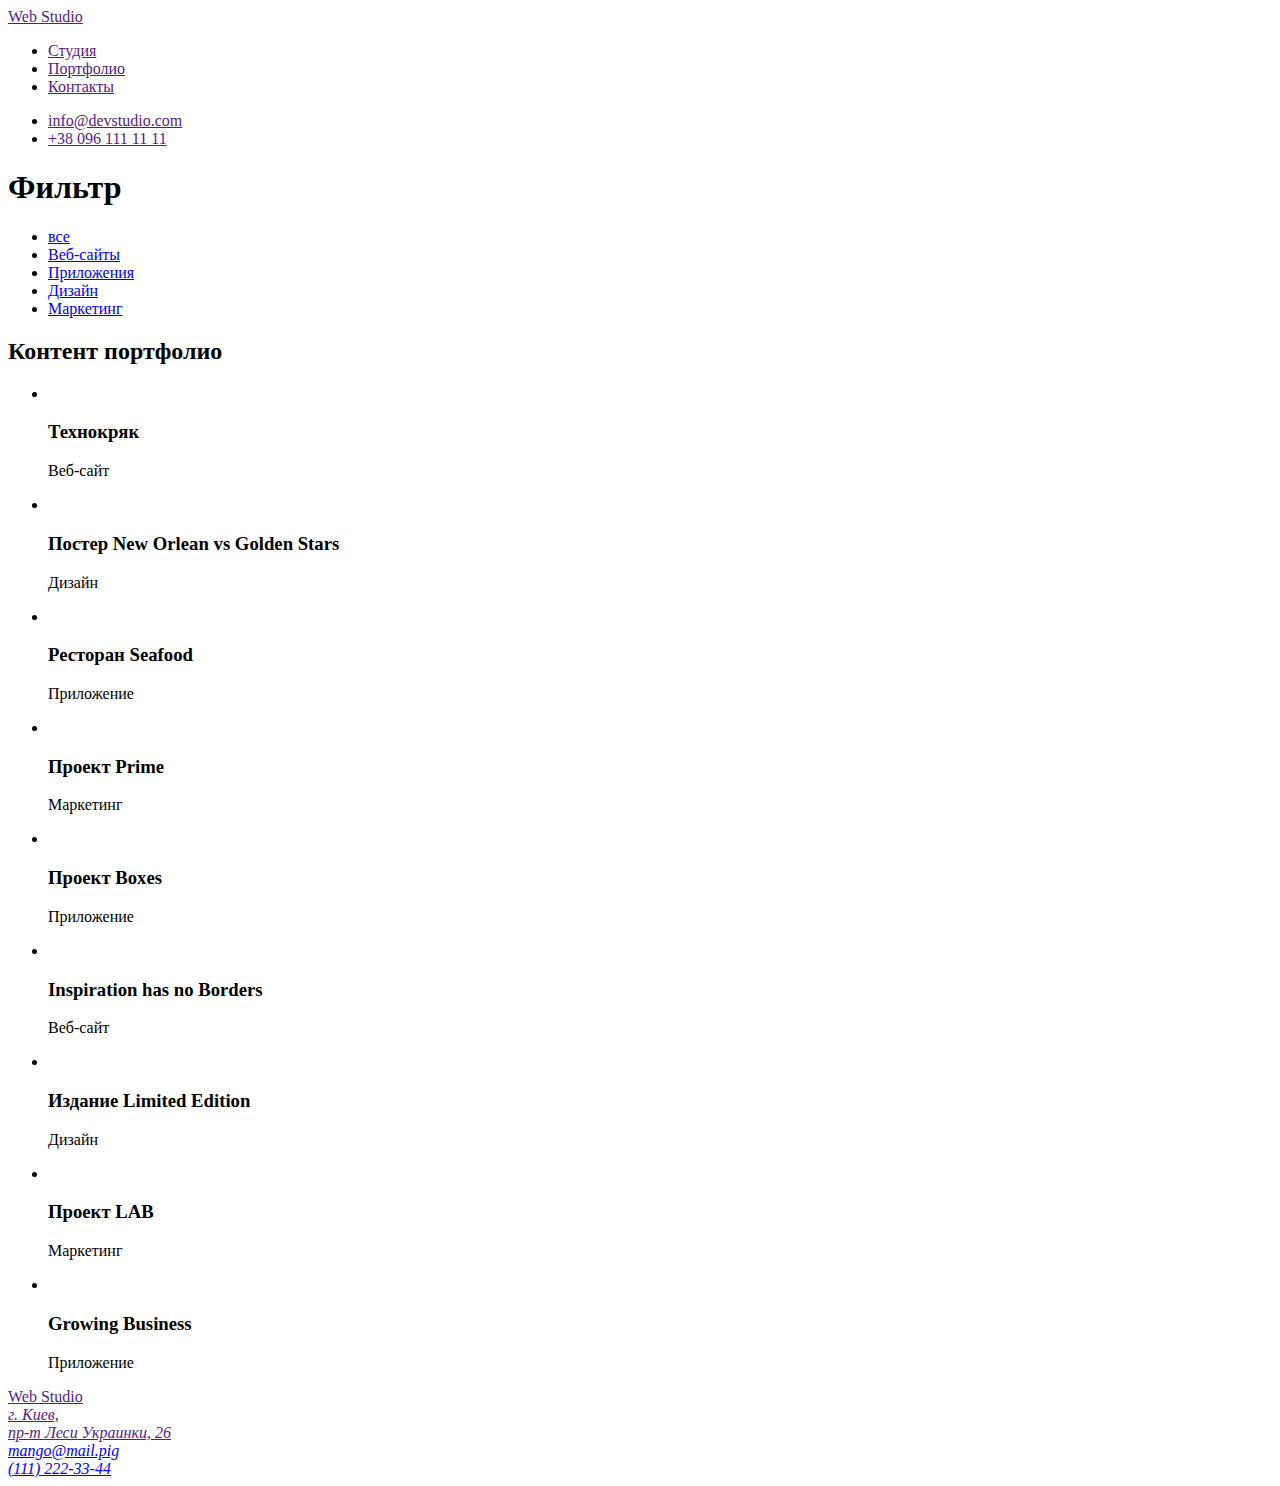
==== portfolio.html @ 81b21561 "дз4" ====
<!DOCTYPE html>
<html lang=""ru>
<head>
    <meta charset="UTF-8">
    <meta name="viewport" content="width=device-width, initial-scale=1.0">
    <title>Document</title>
    <link rel="stylesheet" href="./css/styles.css">
 
</head>
<body>
         <!--Шапка сайта -->
   <header>
     <nav>
        <a href="">
            <span>Web</span> Studio
          </a>
        <ul>
            <li>
                <a href="">Студия</a>
            </li>
            <li>
                <a href="">Портфолио</a>
            </li>
            <li>
                <a href="">Контакты</a>
            </li>
        </ul>
     </nav>
    <ul>
        <li><a href="">info@devstudio.com</a></li>
        <li><a href="">+38 096 111 11 11</a></li>
    </ul>

   </header>
         <!--Фильтр -->
   
   <main>     
    <section>
       <h1>Фильтр</h1>
       <ul>
           <li>
               <a href="Все">все</a>
           </li>
           <li>
               <a href="Веб-сайты">Веб-сайты</a>
           </li>
           <li>
               <a href="Приложения">Приложения</a>
           </li>
           <li>
               <a href="Дизайн">Дизайн</a>
           </li>
           <li>
               <a href="Маркетинг">Маркетинг</a>
           </li>
       </ul>
       
   </section>
        <!--Контент портфолио -->
  
   <section>
       <h2>Контент портфолио</h2>
       <ul>
           <li>
               <img src="./images/img (5).jpg" alt="">
               <h3>Технокряк</h3>
               <p>Веб-сайт</p>

           </li>
           <li>
               <img src="./images/img (6).jpg" alt="">
               <h3>Постер New Orlean vs Golden Stars</h3>
               <p>Дизайн</p>
           </li>
           <li>
               <img src="./images/img (7).jpg" alt="">
               <h3>Ресторан Seafood</h3>
               <p>Приложение</p>
           </li>
           <li>
               <img src="./images/img (8).jpg" alt="">
               <h3>Проект Prime</h3>
               <p>Маркетинг</p>
           
           </li>
           <li>
               <img src="./images/img (9).jpg" alt="">
               <h3>Проект Boxes</h3>
               <p>Приложение</p>
           </li>
           <li>
               <img src="./images/img (10).jpg" alt="">
               <h3>Inspiration has no Borders</h3>
               <p>Веб-сайт</p>
           </li>
           <li>
               <img src="./images/img (10).jpg" alt="">
               <h3>Издание Limited Edition</h3>
               <p>Дизайн</p>
               
           </li>
           <li>
               <img src="./images/img (11).jpg" alt="">
               <h3>Проект LAB</h3>
               <p>Маркетинг</p>
           
           </li>
           <li>
               <img src="./images/img (12).jpg" alt="">
               <h3>Growing Business</h3>
               <p>Приложение</p>
           </li>
       </ul>
       
          
       

   </section>
       </main>
  
       
     
  <!--футер -->
   <footer>
    <a href="">
        <span>Web</span> Studio
       
        <address>
            г. Киев,  <br />
            пр-т Леси Украинки, 26
         
         </address>
          
          <address>
            <a href="info@example.com">mango@mail.pig</a><br>
            <a href="+38 099 111 11 11">(111) 222-33-44</a>
          </address>
      

   </footer>
  

</body>
</html>
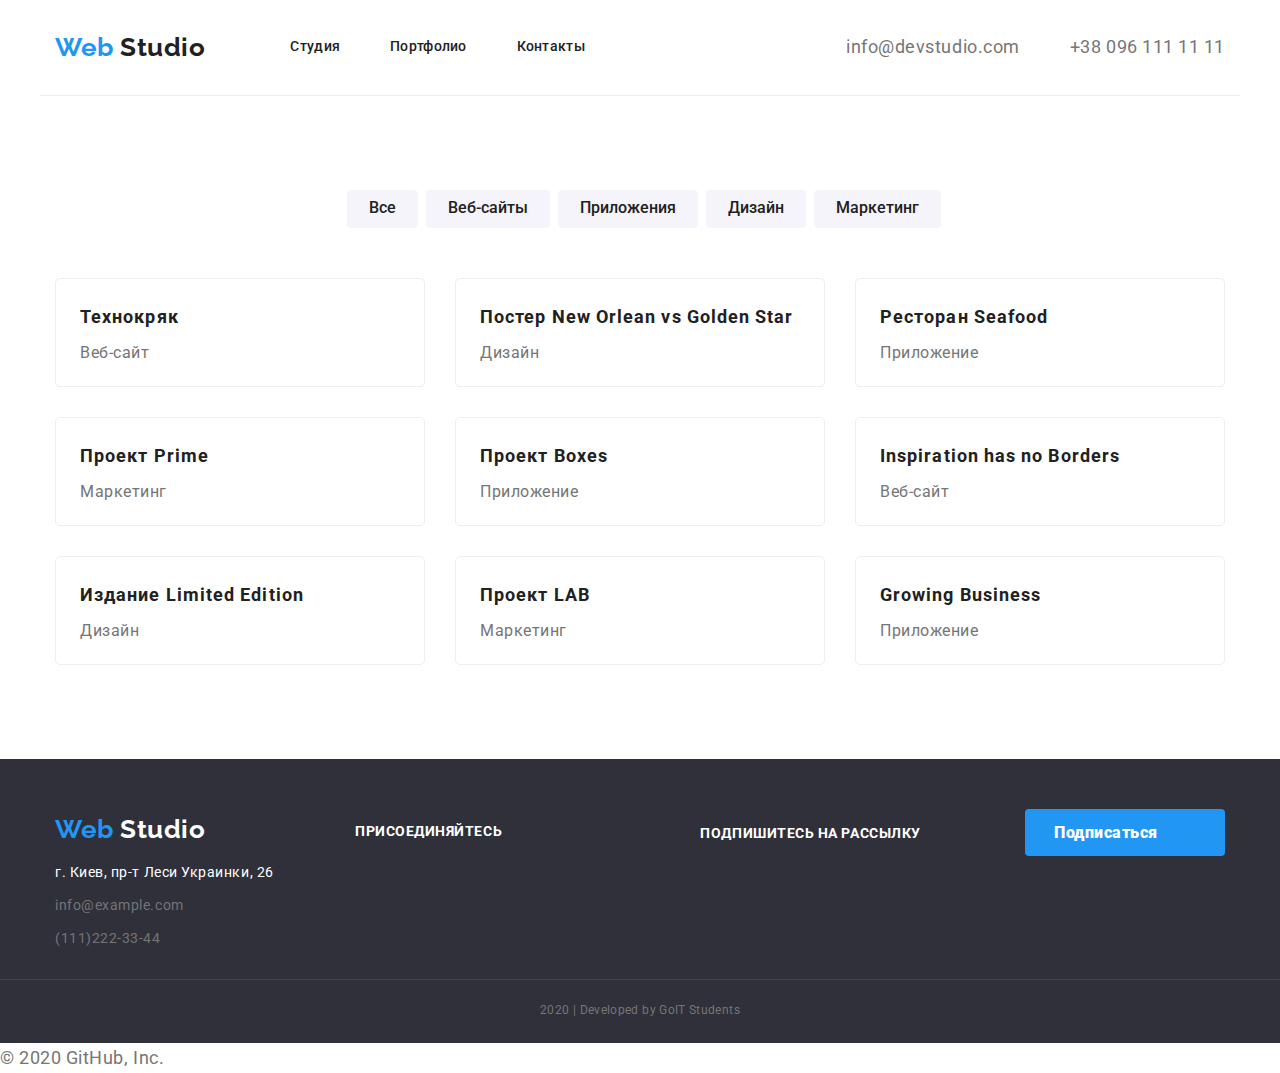
==== commit 33e88eae: "перенесение файлов" ====
--- a/portfolio.html
+++ b/portfolio.html
@@ -4,141 +4,193 @@
     <meta charset="UTF-8">
     <meta name="viewport" content="width=device-width, initial-scale=1.0">
     <title>Document</title>
+    <link href="https://fonts.googleapis.com/css2?family=Raleway:wght@700&family=Roboto:wght@100;400;700&display=swap"
+     rel="stylesheet">
+    <link rel="stylesheet" href="https://cdnjs.cloudflare.com/ajax/libs/modern-normalize/0.6.0/modern-normalize.min.css">
     <link rel="stylesheet" href="./css/styles.css">
  
 </head>
 <body>
+    
          <!--Шапка сайта -->
-   <header>
-     <nav>
-        <a href="">
-            <span>Web</span> Studio
-          </a>
-        <ul>
-            <li>
-                <a href="">Студия</a>
-            </li>
-            <li>
-                <a href="">Портфолио</a>
-            </li>
-            <li>
-                <a href="">Контакты</a>
-            </li>
-        </ul>
-     </nav>
-    <ul>
-        <li><a href="">info@devstudio.com</a></li>
-        <li><a href="">+38 096 111 11 11</a></li>
-    </ul>
-
-   </header>
+         <header class="page-header">
+            <div class="container">
+                <nav class=" main-nav">
+                    <a class="logo" href="./index.html">
+                        <span class="logo-web">Web</span>
+                        <span class="logo-studio">Studio</span>   
+                      </a>
+                    <ul class="site-nav list">
+                        <li class="nav">
+                            <a href="./index.html" class="link">Студия</a></li>
+                        <li class="nav">
+                            <a href="./portfolio.html" class="link">Портфолио</a></li>
+                        <li class="nav">
+                            <a href="" class="link">Контакты</a></li>
+                    </ul>
+                </nav> 
+                    <ul class=" contacts list">
+                        <li class="auth-nav"><a href="" class="link">info@devstudio.com</a></li>
+                        <li class="auth-nav"><a href="" class="link">+38 096 111 11 11</a></li>
+                    </ul>
+                
+            </div>
+     
+        </header>
          <!--Фильтр -->
    
    <main>     
-    <section>
-       <h1>Фильтр</h1>
-       <ul>
-           <li>
-               <a href="Все">все</a>
+    <section class="contenter">
+       <div class="container-portfolio">
+        <h1 class="content-title">Фильтр</h1>
+        <ul class="content-list">
+        <li class="item"><button type="button" class="button-second">Все</button>
+        </li>
+        <li class="item"><button type="button" class="button-second">Веб-сайты</button>
+        </li>
+        <li class="item"><button type="button" class="button-second">Приложения</button>
+        </li>
+        <li class="item"><button type="button" class="button-second">Дизайн</button>
+        </li>
+        <li class="item"><button type="button" class="button-second">Маркетинг</button>
+        </li>
+    </ul>
+       </div>
+    
+    
+    <!--Контент портфолио -->
+    
+ <h2 class="content-title">Контент портфолио</h2>
+ <div class="container-card">
+<ul class="list-card">
+      <li class="card">
+         <a href="" class="card-link">
+           <img src="./images/img(5).jpg" alt="" width="370" class="img-foto">
+           <h3 class="text-title">Технокряк</h3>
+           <p class="content-text">Веб-сайт</p>
+          
+         </a>
+       </li>
+      <li class="card">
+          <a href="" class="card-link">
+           <img src="./images/img(6).jpg" alt="" width="370" class="img-foto">
+           <h3 class="text-title">Постер New Orlean vs Golden Star</h3>
+           <p class="content-text">Дизайн</p>
+         </a>
+       </li>
+      <li class="card">
+         <a href="" class="card-link">
+             <img src="./images/img(7).jpg" alt="" width="370" class="img-foto">
+           <h3 class="text-title">Ресторан Seafood</h3>
+           <p class="content-text">Приложение</p>
+          </a>
+       </li>
+      <li class="card">
+          <a href="" class="card-link">
+           <img src="./images/img(8).jpg" alt="" width="370" class="img-foto">
+           <h3 class="text-title">Проект Prime</h3>
+           <p class="content-text">Маркетинг</p>
+          </a>
+       </li>
+      <li class="card">
+          <a href="" class="card-link">
+           <img src="./images/img(9).jpg" alt="" width="370" class="img-foto">
+           <h3 class="text-title">Проект Boxes</h3>
+           <p class="content-text">Приложение</p>
+            </a>
+       </li>
+      <li class="card">
+          <a href="" class="card-link">
+           <img src="./images/img(10).jpg" alt="" width="370" class="img-foto">
+           <h3 class="text-title">Inspiration has no Borders</h3>
+           <p class="content-text">Веб-сайт</p>
+           </a>
+      </li>
+      <li class="card">
+          <a href="" class="card-link">
+           <img src="./images/img(11).jpg" alt="" width="370" class="img-foto">
+           <h3 class="text-title">Издание Limited Edition</h3>
+           <p class="content-text">Дизайн</p>
+           </a>
+       </li>
+      <li class="card">
+          <a href="" class="card-link">
+           <img src="./images/img(12).jpg" alt="" width="370" class="img-foto">
+           <h3 class="text-title">Проект LAB</h3>
+           <p class="content-text">Маркетинг</p>
+          </a>
+       </li>
+      <li class="card">
+          <a href="" class="card-link"><img src="./images/img(13).jpg" alt="" width="370" class="img-foto">
+           <h3 class="text-title">Growing Business</h3>
+           <p class="content-text">Приложение</p>
+          </a>
            </li>
-           <li>
-               <a href="Веб-сайты">Веб-сайты</a>
-           </li>
-           <li>
-               <a href="Приложения">Приложения</a>
-           </li>
-           <li>
-               <a href="Дизайн">Дизайн</a>
-           </li>
-           <li>
-               <a href="Маркетинг">Маркетинг</a>
-           </li>
+
        </ul>
-       
-   </section>
-        <!--Контент портфолио -->
-  
-   <section>
-       <h2>Контент портфолио</h2>
-       <ul>
-           <li>
-               <img src="./images/img (5).jpg" alt="">
-               <h3>Технокряк</h3>
-               <p>Веб-сайт</p>
-
-           </li>
-           <li>
-               <img src="./images/img (6).jpg" alt="">
-               <h3>Постер New Orlean vs Golden Stars</h3>
-               <p>Дизайн</p>
-           </li>
-           <li>
-               <img src="./images/img (7).jpg" alt="">
-               <h3>Ресторан Seafood</h3>
-               <p>Приложение</p>
-           </li>
-           <li>
-               <img src="./images/img (8).jpg" alt="">
-               <h3>Проект Prime</h3>
-               <p>Маркетинг</p>
-           
-           </li>
-           <li>
-               <img src="./images/img (9).jpg" alt="">
-               <h3>Проект Boxes</h3>
-               <p>Приложение</p>
-           </li>
-           <li>
-               <img src="./images/img (10).jpg" alt="">
-               <h3>Inspiration has no Borders</h3>
-               <p>Веб-сайт</p>
-           </li>
-           <li>
-               <img src="./images/img (10).jpg" alt="">
-               <h3>Издание Limited Edition</h3>
-               <p>Дизайн</p>
-               
-           </li>
-           <li>
-               <img src="./images/img (11).jpg" alt="">
-               <h3>Проект LAB</h3>
-               <p>Маркетинг</p>
-           
-           </li>
-           <li>
-               <img src="./images/img (12).jpg" alt="">
-               <h3>Growing Business</h3>
-               <p>Приложение</p>
-           </li>
-       </ul>
-       
-          
-       
-
-   </section>
-       </main>
+  </div>
+    </section>
+      
+        
+        
+    </main>
   
        
      
   <!--футер -->
-   <footer>
-    <a href="">
-        <span>Web</span> Studio
+  <footer class="footer-section">
+    <div class="container-footer">
+        <div class="footer-main">
+          <div class="adress">    
+      <a class="logo" href="./index.html">
+        <span class="logo-web">Web</span> <span class="logo-studio">Studio</span>   
+      </a>
+    
+        <address class="adress-call"> 
+            <p class="call">г. Киев, пр-т Леси Украинки, 26</p>
+             <ul class="call-list">  
+              <li class="call-item"><a href="info@example.com" class="link">info@example.com</a></li>
+              <li class="call-item"><a href=" +38 099 111 11 11" class="link">(111)222-33-44</a></li>
+              </ul>
+            
+         </address> 
+       </div>
+       <div class="social-adress">
+            <b class="title-press">присоединяйтесь</b>
+            <ul class="social-list">
+             <li class="social">
+                    <a href=""><img src="./images/instagram2.png" alt=""></a>
+                  </li>  
+                 <li class="social">
+                   <a href=""><img src="./images/twitter1.png" alt=""></a>
+                 </li>
+                 <li class="social">
+                   <a href=""><img src="./images/facebook1.png" alt=""></a>
+                 </li>
+                 <li class="social">
+                    <a href=""><img src="./images/linkedin1.png" alt=""></a>
+                 </li>
+         </ul>
+       </div>
+     
+    </div>
+   <div class="social-work">
+   <p class="title-press"> Подпишитесь на рассылку</p>
+    
+   </div>
+   <div class="press-button">
+    <a href="" class="button-footer">Подписаться</a>
+   </div>
+    
+   </div>
+  <div class="copyright">
+    <p class="authors" lang="en">2020 | Developed by GoIT Students</p>
+  </div>
+</div>  
+    
+      </footer>
        
-        <address>
-            г. Киев,  <br />
-            пр-т Леси Украинки, 26
-         
-         </address>
-          
-          <address>
-            <a href="info@example.com">mango@mail.pig</a><br>
-            <a href="+38 099 111 11 11">(111) 222-33-44</a>
-          </address>
-      
-
-   </footer>
-  
 
 </body>
-</html>+</html>
+© 2020 GitHub, Inc.--- a/css/styles.css
+++ b/css/styles.css
@@ -0,0 +1,802 @@
+/* цвет основного текста #212121 */
+/* вторичный цвет текста#757575 */
+/* белый цвет текста #FFFFFF */
+/* акцент #2196F3 */
+/* основной цвет фона #FFFFFF*/
+/* вторичный цвет фона #F5F4FA */
+/* акцент заливки фона rgba(47, 48, 58, 0.8) */
+/* фоновый цвет */
+/* цвет строк адреса */
+/* цвет рамки */
+:root{
+    --primary-text-color: #757575;
+    --title-text-color:  #212121;
+    --accent-color:#2196F3;
+    --background-color:#FFFFFF;
+    --accent-bg-color: rgba(47, 48, 58, 0.8);
+    --background-footer: #2F303A;
+    --text-adress-color: rgba(255, 255, 255, 0.6);
+    --backgraund-second:#F5F4FA;
+    --color-border: #ECECEC;
+  }
+  html{
+      box-sizing: border-box;
+  }
+   *,
+   *::before,
+   *::after{
+       box-sizing: inherit;
+   } 
+  
+  
+  body{
+  
+      background-color: var(--background-color);
+      color: var(--primary-text-color);
+      font-family: Roboto, sans-serif;
+      letter-spacing: 0.03em;
+      font-size: 18px;
+      line-height: 1.7;
+     
+  }
+  
+  
+  /*Page header  */
+  .page-header {
+    background-color: var(--background-color);  
+  }
+  .page-header .container{
+      display: flex;
+      justify-content: space-between;
+      align-items: center;
+  }
+  .list{
+      padding: 0;
+      margin: 0;
+      list-style: none;
+      
+  }
+  .link{
+       text-decoration: none;
+  }
+  .logo{
+      font-family: Raleway;
+      font-weight: bold;
+      font-size: 26px;
+      line-height: 1,19;
+      text-decoration: none;
+  }   
+    
+  .container{
+      background-color: var(--background-color);
+      margin-left: auto;
+      margin-right: auto;
+      padding-left: 15px;
+      padding-right: 15px;
+      width: 1200px;
+  }
+   
+  .logo-web{
+  color: var(--accent-color);
+  font-size: 26px;
+  line-height: 1.2;
+  
+  }
+  .logo-studio{
+      color: var(--title-text-color);
+  font-size: 26px;
+  line-height: 1.2;
+  
+  }
+  .main-nav{
+      display: flex;
+      align-items: center;
+  }
+  /* Site-nav */
+  .site-nav .link{
+      display: block;
+      color: var(--title-text-color);
+      font-weight: 500;
+  font-size: 14px;
+  line-height: 1,14;
+  letter-spacing: 0.02em;
+  padding-top: 32px;
+  padding-bottom: 32px;
+  }
+  .site-nav .link:hover,
+  .site-nav .link:focus{
+      color: var(--accent-color);
+  }
+  .site-nav{
+      display: flex;
+      margin-left: 85px;
+  }
+  .site-nav .nav+ .nav{
+      margin-left: 50px;
+    
+  }
+  
+  /* .site-nav .item :not(:last-child){
+      margin-right: 50px;
+  }
+  
+  
+  /* contacts */
+  .contacts .link{
+      display: block;
+      color: var(--primary-text-color)    
+     
+  } 
+  .contacts .auth-nav{
+      padding-top: 32px;
+      padding-bottom: 32px;
+  }
+  
+  .contacts .link:hover,
+  .contacts .link:focus{
+      color: var(--accent-color);
+  }
+  
+  .contacts .auth-nav+.auth-nav{
+      margin-left: 50px;
+      
+  }
+   
+  
+  /* hero */
+  
+  .hero{
+  text-align: center;
+  background-color: var(--accent-bg-color);
+  }
+  
+  .hero-title{
+      margin-top: 0;
+      margin-bottom: 46px;
+     
+  }
+  
+  .hero-title{
+      
+      color: var(--background-color);
+      min-width: 646px;      
+  font-weight: 900;
+  font-size: 44px;
+  line-height: 1.4;
+  letter-spacing: 0.06em;
+  margin-bottom: 46px;
+  }
+  
+  
+  .list{
+      display: flex;
+      justify-content: space-between; 
+  }
+  .hero-title .button{
+      display: flex;
+      align-items: center;
+      text-align: center;
+      letter-spacing: 0.06em;
+      
+  }
+  .button-hero{
+  display: inline-block;
+      padding: 10px 32px;
+      border-radius: 4px;
+      text-decoration: none;
+      color: var(--background-color);
+      background-color: var(--accent-color);
+      min-width: 200px;
+    
+  font-weight: bold;
+  font-size: 16px;
+  line-height: 1.9;
+  text-align: center;
+  letter-spacing: 0.06em;
+  }
+  
+  
+  
+  /* section  преимущества*/
+  
+  .list .element{
+      width:  calc((100% - 90px) /4);
+      margin-right: 30px;
+      
+      
+  }
+  .list .element:last-child{
+      margin-right: 0;
+  }
+   
+  .element-text{
+      margin-top: 10px;
+      width: 270px;
+      font-size: 14px;
+      line-height: 1,7px;
+  }
+  
+  .button-three{
+      display: inline-block;
+       padding-top: 25px;
+       padding-bottom: 25px;
+        background-color: var(--backgraund-second);
+        border-radius: 4px;
+        width: 270px;
+        height: 120px;
+        text-align: center;
+    }
+  
+  .list .button-three:hover,
+  .list .button-three:focus{
+       color: var(--backgraund-second);
+       background-color: var(--accent-color);
+  }
+  
+  
+  .section{
+  
+  padding-top: 90px;
+  padding-bottom: 90px;
+  margin: 0;
+  
+  outline:  1px solid var(--color-border);
+     
+  }
+  
+  .section-title{
+  color: var(--title-text-color); 
+  font-weight: bold;
+  font-size: 14px;
+  line-height: 1.14;
+  margin-top: 30px;
+  margin-bottom: 0;
+  
+  }
+  .heading-title{
+      display: none;
+  }
+  
+  
+  /* чем мы занимаемся */
+  .feature.no-padding{
+      padding-top: 94px;
+      padding-bottom: 94px;
+      margin-top: 0;
+      margin-bottom: 0;
+  }
+  .feature-title{
+      margin-top: 0;
+      margin-bottom: 50px;
+      color: var(--title-text-color);
+  
+      font-weight: bold;
+      font-size: 36px;
+      line-height: 1.16;
+      text-align: center;
+      
+  }
+  
+  
+  .list .item{
+      margin-right: 30px;
+  
+      width: calc((100% - 60px) /3)
+  }
+      
+  .list .item:last-child{
+      margin-right: 0;
+  }
+  .item-img{
+      display: block;
+      margin-bottom: 0;
+      border-radius: 4px 4px 0px 0px;
+  }
+  
+  .feature .link{
+      color: var(--title-text-color);
+  }
+  
+  button{
+      font-family: inherit;
+  }
+  .primary{
+      text-decoration: none;
+  }
+  .button.primary{
+      display: inline-block;
+      padding-top: 27px;
+      padding-bottom: 27px;
+      margin: 0;
+      border-radius: 0px 0px 4px 4px;
+      color: var(--background-color);
+      background-color: var(--accent-bg-color);
+      text-align: center;
+      min-width: 370px;
+  }
+  
+  /* Наша команда */
+  
+  .team{
+      background-color: var(--backgraund-second);
+      padding-top: 94px;
+      padding-bottom: 94px;
+      margin-top: 0;
+      margin-bottom: 0;
+  
+  }
+  .team-title{
+      padding: 0;
+      margin-top: 0;
+      margin-bottom: 50px;
+      color: var(--title-text-color); 
+      font-weight: 700;
+      font-size: 36px;
+      line-height: 1.16;
+      text-align: center;
+  }
+  .team-text{
+      display: block;
+  
+      margin-top: 30px;
+      margin-bottom: 0;
+      font-weight: 500;
+      font-size: 16px;
+      line-height: 1,18;
+      text-align: center;
+      color: var(--title-text-color);
+  }
+  .work{
+      display: block;
+      
+      margin-top: 10px;
+      margin-bottom: 16px;
+      font-size: 16px;
+      line-height: 1,18;
+      text-align: center;
+      color: var(--primary-text-color);
+  
+  } 
+  
+  .list-team{
+      display: block;
+      width: 270px;
+      margin-right: 30px;
+      margin-left: 0;
+  }
+  .list .list-team:last-child{
+      margin-right: 0;
+  }
+  
+  .list .list-team{
+      box-shadow: 0px 2px 1px rgba(0, 0, 0, 0.2), 0px 1px 1px rgba(0, 0, 0, 0.14), 0px 1px 3px rgba(0, 0, 0, 0.12);
+      border-radius: 4px;
+      margin-right: 30px;
+      width: calc((100% - 90px) /4)
+  }
+  .list-team .foto{
+      display: block;
+      max-width: 100%;
+  }
+  .list .team{
+      display: block;
+      width: 207px;
+      padding: 0;
+      align-content: center;
+     
+  }
+  .list .team{
+      display: block;
+      margin-top: 0;
+      
+      margin-left: 32px;
+      margin-right: 0;
+      
+  }
+  /* Button*/
+  .button{
+      display: inline-block;
+      background-color: var(--background-color);
+      justify-content: center;
+  }
+  
+  .list .team{
+      display: flex;
+      width: 20px;
+      align-items: center;   
+  }
+  
+  .container-link{
+      display: flex;
+      align-content: center;
+      margin-bottom: 24px;
+  }
+  /* Наши клиенты */
+  
+  .client{
+     padding-top: 94px;
+     padding-bottom: 94px;
+  }
+  .client-title{
+      padding: 0px;
+      margin: 0;
+      color: var(--title-text-color);
+  
+      font-weight: 700;
+      font-size: 36px;
+      line-height: 1.16;
+      text-align: center;
+  
+  }
+  
+  .list .brand{
+      display: flex;
+      border: 1px solid #AFB1B8;
+      width: 170px;
+      height: 90px;
+      padding: 0;
+      margin-top: 50px;
+      border-radius: 4px;
+      
+  }
+  .list .brand{
+      margin-right: 30px;
+  
+      width: calc((100% - 150px) /6)
+  }
+      
+  .list .brand:last-child{
+      margin-right: 0;
+  }   
+  
+  .brand{
+      display: flex;
+      justify-content: center;
+      align-items: center;
+      width: 170px; 
+  }
+  
+  /* адресс */
+  footer{
+    background-color:  var(--background-footer);
+  }
+  .container-footer{
+      margin-left: auto;
+      margin-right: auto;
+      padding-left: 15px;
+      padding-right: 15px;
+      width: 1200px;
+      display: flex;
+      align-items: baseline;
+      justify-content: space-between;
+      background-color: var(--background-footer);
+  }
+  .footer-main .adress{
+      display: block;
+      padding-top: 48px;
+      padding-bottom: 28px;
+      margin: 0;
+  }
+  
+  .footer .logo-studio{
+      color: var(--background-color);
+  font-size: 26px;
+  line-height: 1.2;
+  margin: 0;
+  
+  }
+  
+  .adress{
+  color: var(--background-color);
+  font-size: 14px;
+  line-height: 1.7;
+  
+  }
+  .adress .link:hover,
+  .adress .link:focus{
+      color: var(--background-color);
+  }
+  .adress .contacts{
+      color: var(--text-adress-color);
+  font-size: 14px;
+  line-height: 1.4;
+  
+  }
+  
+  .button-footer{
+      display: inline-block;
+      padding-top: 10px;
+      padding-bottom: 10px;
+      padding-left: 29px;
+      padding-right: 62px;
+      min-width: 200px;
+      font-weight: 900;
+      font-size: 16px;
+      line-height: 1,87;
+      border-radius: 4px;
+      text-decoration: none;
+      color: var(--background-color);
+      background-color: var(--accent-color);
+     
+      
+  }
+  
+  .footer-main {
+      display: flex;
+      padding: 0;
+      margin: 0;   
+  }
+  .footer-section .logo-studio{
+      color: var(--background-color);
+  }
+  .adress .adress-call{
+      display: block;
+      margin: 0;
+  }
+  .adress-call{
+      display: block;
+      width: 231px;
+      font-style: normal;
+  font-weight: normal;
+  font-size: 14px;
+  line-height: 1,7;
+  
+  }
+  .call{
+      margin-top: 10px;
+      margin-bottom: 0;
+  }
+  .call-list{
+      margin: 0;
+      font-style: normal;
+      font-weight: normal;
+      font-size: 14px;
+      line-height: 1,7;
+      
+  }
+  .call-list .call-item{
+      display: block;
+      margin-top: 9px;
+      margin-bottom: 0; 
+      
+  }
+  .title-press{
+      display: inline-block;
+      margin-bottom: 21px;
+      margin-top: 0;
+      align-items: center;
+      color: var(--background-color);
+      font-weight: bold;
+  font-size: 14px;
+  line-height:1.14;
+  text-transform: uppercase;
+  }
+  
+  
+  .social-adress{
+      display: block;
+      margin-left: 69px;
+      padding-top: 56px;
+      padding-bottom: 21px;
+  }
+  .social-list{
+      display: flex;
+      margin: 0;
+      padding: 0; 
+  
+  text-decoration: none;
+  }
+  .social{
+      display: flex;
+      margin-top: 0;
+      margin-right: 39px;
+      margin-left: 0;
+      list-style: none;
+      justify-content: center;
+      color: var(--background-color);
+      background-color: var(--background-footer);
+  }
+  .social-list .social:last-child{
+      margin-right: 0;
+  }
+  .social-work{
+      display: inline-block;
+      margin-left: 94px;
+      padding-top: 56px;
+      
+  }
+  
+  .call-list .link{
+      display: block;
+      color: var(--primary-text-color);   
+      
+  }
+  .call-list{
+      padding: 0;
+      list-style: none;
+  }
+  .copyright {
+      display: flex;
+      justify-content: center;
+      border-top: 1px solid rgba(255, 255, 255, 0.1);
+    }
+    .authors {
+      margin-top: 0px;
+      margin-bottom: 0px;
+      padding-top: 18px;
+      padding-bottom: 21px;
+    
+      color: var(--authors-string-color);
+    
+      font-weight: 400;
+      font-size: 12px;
+      line-height: 2;
+      letter-spacing: 0.03em;
+    
+      text-align: center;
+    }
+  /* сервис*/
+  
+  .page-header .container{
+      display: flex;
+      border-bottom: 1px solid #ECECEC;
+  }
+  
+  .container-portfolio{
+      width: 1200px;
+      padding-left: 15px;
+      padding-right: 15px;
+      margin-right: auto;
+      margin-left: auto;
+      padding-top: 94px;
+      padding-bottom: 0;
+  }
+  .content-title{
+      display: none;
+  }
+  .list-card .card{
+      display:block ;
+      width: 370px;
+  }
+  
+  .list-card{
+      display: flex;
+      flex-wrap: wrap;
+      margin: 0;
+      padding: 0;
+      list-style: none;
+     text-decoration: none;
+  }
+  .list-card .card{
+      margin-right: 30px;
+      margin-bottom: 30px;
+      width: calc((100% - 60px) /3)
+  }
+  .img-foto{
+      display: block;
+      max-width: 100%;
+      height: auto;
+  }
+   .container-card{
+      width: 1200px;
+      padding-left: 15px;
+      padding-right: 15px;
+      padding-top: 0;
+      padding-bottom: 94px;
+      margin-right: auto;
+      margin-left: auto;
+    
+   }   
+  
+   .card{ 
+      display: flex;
+      width: 370px; 
+      justify-content:center;
+      align-items: center;
+      margin-right: 30px;
+      margin-bottom: 30px;
+      border: 1px solid #EEEEEE;
+      border-radius: 5px;
+      
+   }   
+     
+  .card:nth-child(3n){
+      margin-right: 0;
+  }
+  .card:nth-last-child(-n + 3){
+     margin-bottom: 0; 
+  }
+  
+  
+  .text-title{
+      color: var(--title-text-color);
+      
+  }
+  
+  
+  .button-second{
+      display: inline-block;
+      justify-content: center;
+      min-width: 29px;
+      height: 38px;
+      padding: 6px 22px;
+      border-radius: 4px;
+      color: var(--title-text-color);
+      background-color: var(--backgraund-second);
+      border: var(--primary-text-color);
+      text-align: center;
+      font-weight: 500;
+  font-size: 16px;
+  line-height: 1,62;
+  }
+  
+  
+  
+  .content-list .button-second:hover,
+  .content-list .button-second:focus{
+      color: var(--background-color);
+      background-color: var(--accent-color);
+  }
+  
+  .content-list{
+      display: flex;
+      align-items: center;
+      justify-content: center;
+      list-style: none;
+      margin-top: 0;
+      margin-bottom:50px;
+      padding: 0;
+  }
+  .content-list .item{
+      margin-left: 8px;
+  }
+  
+  /*  контент*/
+  .content-title{
+      color: var(--title-text-color);
+      
+      font-weight: 700;
+      font-size: 18px;
+      line-height: 2;
+      /* identical to box height, or 200% */
+      
+      letter-spacing: 0.06em;
+  
+  }
+  .card-link{
+      text-decoration: none;
+  }
+  .content .title{
+  font-size: 16px;
+  line-height: 1.9;
+  
+  }
+  
+  .content-text{
+      color: var(--primary-text-color);
+  }
+  .text-title{ 
+  display: flex;
+  margin-top: 20px;
+  margin-bottom: 0;
+  padding-left: 24px;
+  padding-right: 24px;
+  font-weight: bold;
+  font-size: 18px;
+  line-height: 2;
+  letter-spacing: 0.06em;
+  
+  }
+  .content-text{
+  display: block;
+  margin-top: 4px;
+  margin-bottom: 20px;
+  padding-left: 24px;
+  padding-right: 24px;
+  font-style: normal;
+  font-weight: normal;
+  font-size: 16px;
+  line-height: 1,87;
+  /* identical to box height, or 187% */
+  
+  }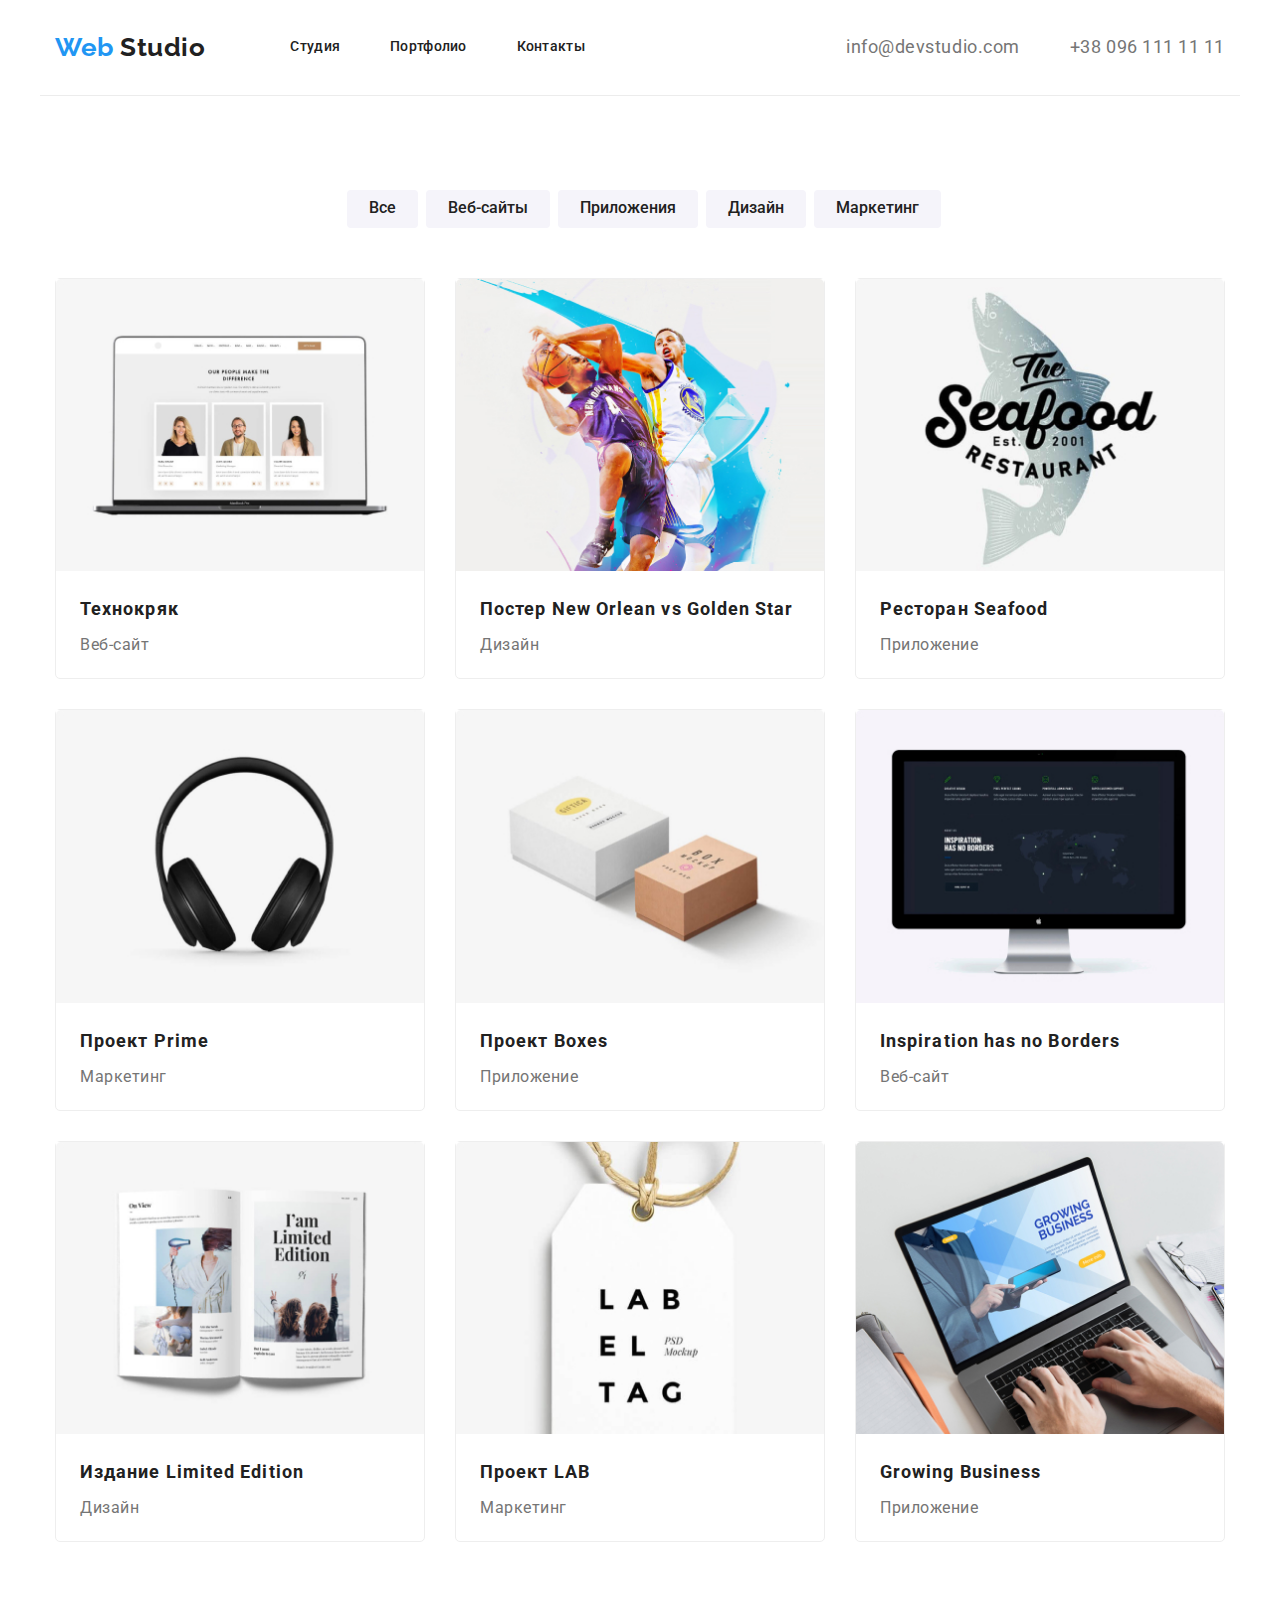
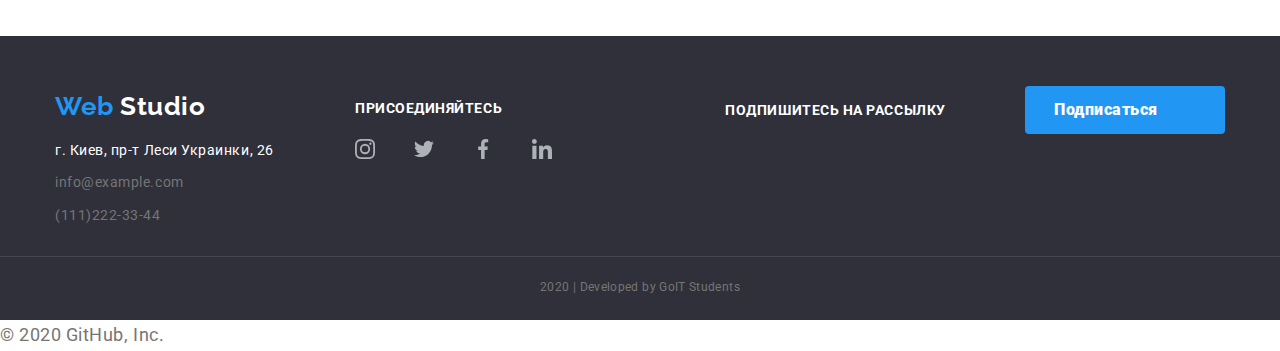
==== commit 501e8027: "social-link" ====
--- a/portfolio.html
+++ b/portfolio.html
@@ -158,18 +158,34 @@
        <div class="social-adress">
             <b class="title-press">присоединяйтесь</b>
             <ul class="social-list">
+              <li class="social">
+                <a href="">
+                  <svg class="logo" width="20" height="20">
+                    <use href="./images/symbol-defs(1).svg#instagram"></use>
+                  </svg>
+                </a>
+              </li>  
              <li class="social">
-                    <a href=""><img src="./images/instagram2.png" alt=""></a>
-                  </li>  
-                 <li class="social">
-                   <a href=""><img src="./images/twitter1.png" alt=""></a>
-                 </li>
-                 <li class="social">
-                   <a href=""><img src="./images/facebook1.png" alt=""></a>
-                 </li>
-                 <li class="social">
-                    <a href=""><img src="./images/linkedin1.png" alt=""></a>
-                 </li>
+               <a href="">
+                <svg class="logo" width="20" height="20">
+                  <use href="./images/symbol-defs(1).svg#twitter"></use>
+                </svg>
+               </a>
+             </li>
+             <li class="social">
+               <a href="">
+                <svg class="logo" width="20" height="20">
+                  <use href="./images/symbol-defs(1).svg#facebook"></use>
+                </svg>
+               </a>
+             </li>
+             <li class="social">
+                <a href="">
+                  <svg class="logo" width="20" height="20">
+                    <use href="./images/symbol-defs(1).svg#linkedin"></use>
+                  </svg>
+                </a>
+             </li>
          </ul>
        </div>
      
--- a/css/styles.css
+++ b/css/styles.css
@@ -115,10 +115,11 @@
       margin-left: 50px;
     
   }
+
   
   /* .site-nav .item :not(:last-child){
       margin-right: 50px;
-  }
+ 
   
   
   /* contacts */
@@ -146,25 +147,34 @@
   /* hero */
   
   .hero{
+      height: 600px;
+   
   text-align: center;
   background-color: var(--accent-bg-color);
-  }
+  margin-left: auto;
+  margin-right: auto;
+  background-image: linear-gradient( to right, 
+  rgba(47, 48, 58, 0.8),
+  rgba(47, 48, 58, 0.8)
+  ),url(../images/header.jpg);
+  background-position: center;
+  background-size: cover;
+  background-repeat: no-repeat;
+   
+  }
+ 
   
   .hero-title{
-      margin-top: 0;
-      margin-bottom: 46px;
-     
-  }
-  
-  .hero-title{
-      
+    margin-bottom: 30px;
+    margin-top: 0;
       color: var(--background-color);
       min-width: 646px;      
   font-weight: 900;
   font-size: 44px;
   line-height: 1.4;
   letter-spacing: 0.06em;
-  margin-bottom: 46px;
+  
+
   }
   
   
@@ -198,65 +208,51 @@
   
   
   /* section  преимущества*/
+  .section{
+  
+    padding-top: 90px;
+    padding-bottom: 90px;
+    margin: 0;
+    outline:  1px solid var(--color-border);
+     }
+    
+  .section-title{
+    color: var(--title-text-color); 
+    font-weight: bold;
+    font-size: 14px;
+    line-height: 1.14;
+    margin-top: 30px;
+    margin-bottom: 0;
+    
+    }
+    .heading-title{
+        display: none;
+    }
   
   .list .element{
       width:  calc((100% - 90px) /4);
       margin-right: 30px;
-      
-      
   }
   .list .element:last-child{
       margin-right: 0;
   }
    
+  .element-logo{
+    display: flex;
+    justify-content: center;
+    align-items: center;
+    height: 120px;
+    min-width: 270px;
+background-color: var(--backgraund-second);
+border-radius: 4px;
+  }
+ 
   .element-text{
       margin-top: 10px;
       width: 270px;
       font-size: 14px;
       line-height: 1,7px;
   }
-  
-  .button-three{
-      display: inline-block;
-       padding-top: 25px;
-       padding-bottom: 25px;
-        background-color: var(--backgraund-second);
-        border-radius: 4px;
-        width: 270px;
-        height: 120px;
-        text-align: center;
-    }
-  
-  .list .button-three:hover,
-  .list .button-three:focus{
-       color: var(--backgraund-second);
-       background-color: var(--accent-color);
-  }
-  
-  
-  .section{
-  
-  padding-top: 90px;
-  padding-bottom: 90px;
-  margin: 0;
-  
-  outline:  1px solid var(--color-border);
-     
-  }
-  
-  .section-title{
-  color: var(--title-text-color); 
-  font-weight: bold;
-  font-size: 14px;
-  line-height: 1.14;
-  margin-top: 30px;
-  margin-bottom: 0;
-  
-  }
-  .heading-title{
-      display: none;
-  }
-  
   
   /* чем мы занимаемся */
   .feature.no-padding{
@@ -385,27 +381,32 @@
       align-content: center;
      
   }
-  .list .team{
-      display: block;
-      margin-top: 0;
-      
-      margin-left: 32px;
-      margin-right: 0;
-      
-  }
+ 
   /* Button*/
   .button{
-      display: inline-block;
-      background-color: var(--background-color);
+    display: inline-block;
+    background-color: var(--background-color);
+    justify-content: center;
+}
+  
+  .list .team{
+      display: flex;
+      width: 44px;
+      height: 44px;
       justify-content: center;
-  }
-  
-  .list .team{
-      display: flex;
-      width: 20px;
-      align-items: center;   
-  }
-  
+     
+      margin-right: 10px;
+      margin-left: 0; 
+      background-color:var(--accent-color);  
+  }
+   .button{
+      display: block;
+      justify-content: center;
+      text-align: center;
+      width: 44px;
+      height: 44px;
+  }
+
   .container-link{
       display: flex;
       align-content: center;
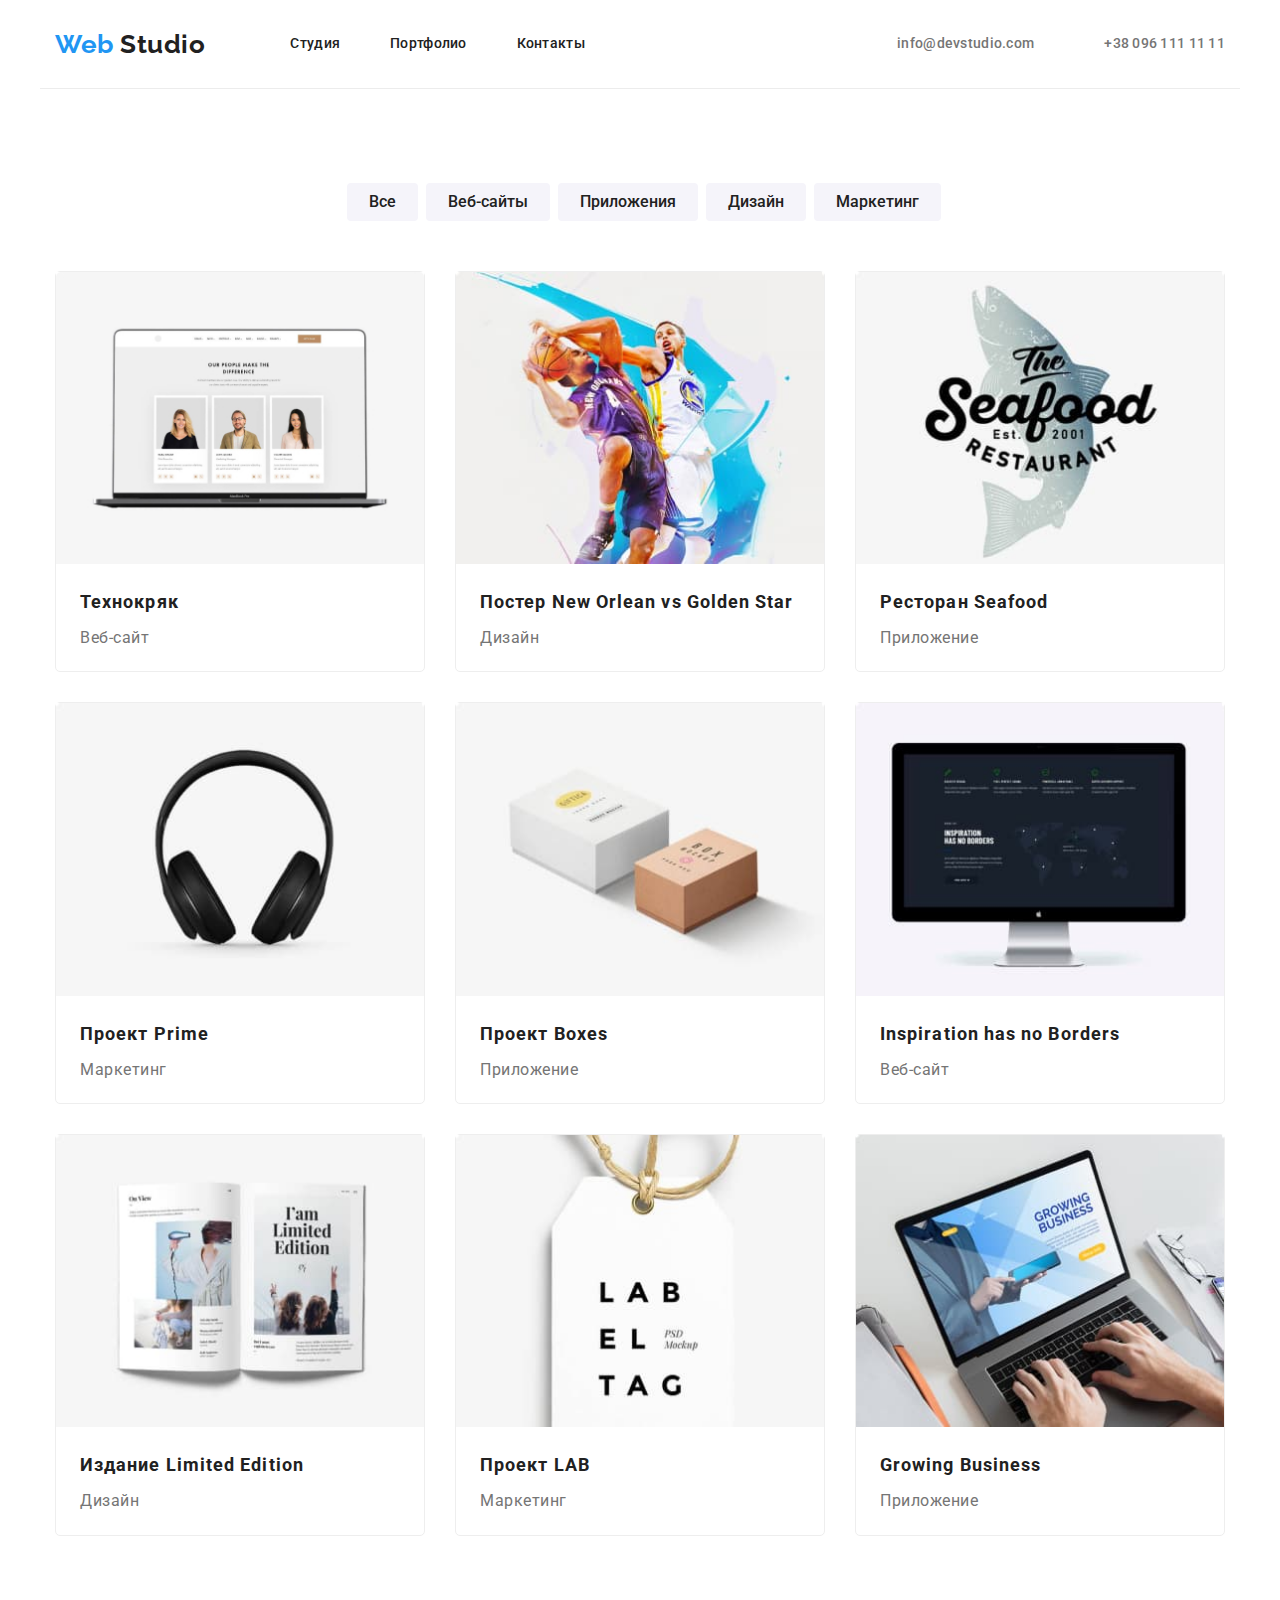
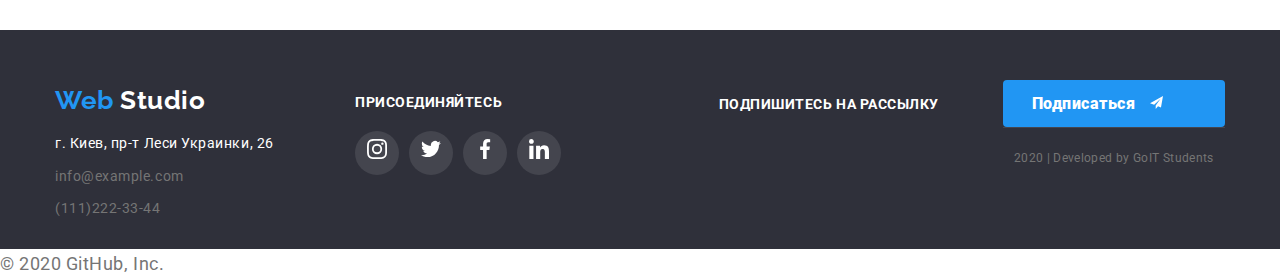
==== commit 78411351: "оптимизация картинок, футер" ====
--- a/portfolio.html
+++ b/portfolio.html
@@ -14,29 +14,41 @@
     
          <!--Шапка сайта -->
          <header class="page-header">
-            <div class="container">
-                <nav class=" main-nav">
-                    <a class="logo" href="./index.html">
-                        <span class="logo-web">Web</span>
-                        <span class="logo-studio">Studio</span>   
-                      </a>
-                    <ul class="site-nav list">
-                        <li class="nav">
-                            <a href="./index.html" class="link">Студия</a></li>
-                        <li class="nav">
-                            <a href="./portfolio.html" class="link">Портфолио</a></li>
-                        <li class="nav">
-                            <a href="" class="link">Контакты</a></li>
-                    </ul>
-                </nav> 
-                    <ul class=" contacts list">
-                        <li class="auth-nav"><a href="" class="link">info@devstudio.com</a></li>
-                        <li class="auth-nav"><a href="" class="link">+38 096 111 11 11</a></li>
-                    </ul>
-                
-            </div>
-     
-        </header>
+          <div class="container">
+              <nav class=" main-nav">
+                  <a class="logo" href="./index.html">
+                      <span class="logo-web">Web</span>
+                      <span class="logo-studio">Studio</span>   
+                    </a>
+                  <ul class="site-nav list">
+                      <li class="nav">
+                          <a href="./index.html" class="link">Студия</a></li>
+                      <li class="nav">
+                          <a href="./portfolio.html" class="link">Портфолио</a></li>
+                      <li class="nav">
+                          <a href="" class="link">Контакты</a></li>
+                  </ul>
+              </nav> 
+                  <ul class=" contacts list">
+                     
+                      <li class="auth-nav">
+                        <svg class="logo-contacts" width="16" height="11">
+                          <use href="./images/symbol-defs(1).svg#envelope"></use>
+                        </svg>
+                        
+                        <a href="" class="link">info@devstudio.com</a></li>
+                         
+                      
+                      <li class="auth-nav">
+                        <svg class="logo-contacts" width="10" height="14">
+                          <use href="./images/symbol-defs(1).svg#phone"></use>
+                     </svg>
+                        <a href="" class="link">+38 096 111 11 11</a></li>
+                  </ul>
+              
+          </div>
+      
+         </header>
          <!--Фильтр -->
    
    <main>     
@@ -161,28 +173,28 @@
               <li class="social">
                 <a href="">
                   <svg class="logo" width="20" height="20">
-                    <use href="./images/symbol-defs(1).svg#instagram"></use>
+                    <use href="./images/sprite.svg#instagram"></use>
                   </svg>
                 </a>
               </li>  
              <li class="social">
                <a href="">
                 <svg class="logo" width="20" height="20">
-                  <use href="./images/symbol-defs(1).svg#twitter"></use>
+                  <use href="./images/sprite.svg#twitter"></use>
                 </svg>
                </a>
              </li>
              <li class="social">
                <a href="">
                 <svg class="logo" width="20" height="20">
-                  <use href="./images/symbol-defs(1).svg#facebook"></use>
+                  <use href="./images/sprite.svg#facebook"></use>
                 </svg>
                </a>
              </li>
              <li class="social">
                 <a href="">
                   <svg class="logo" width="20" height="20">
-                    <use href="./images/symbol-defs(1).svg#linkedin"></use>
+                    <use href="./images/sprite.svg#linkedin"></use>
                   </svg>
                 </a>
              </li>
@@ -195,10 +207,14 @@
     
    </div>
    <div class="press-button">
-    <a href="" class="button-footer">Подписаться</a>
-   </div>
-    
-   </div>
+    <a href="" class="button-footer">Подписаться
+      <span>
+        <svg class="logo-send" width="13" height="13">
+          <use href="./images/icon.send.svg#icon-send"></use>
+        </svg>
+    </span>
+    </a>
+   
   <div class="copyright">
     <p class="authors" lang="en">2020 | Developed by GoIT Students</p>
   </div>
--- a/css/styles.css
+++ b/css/styles.css
@@ -125,14 +125,31 @@
   /* contacts */
   .contacts .link{
       display: block;
+      font-weight: 500;
+      font-size: 14px;
+      line-height: 1,14;
+      letter-spacing: 0.02em;
       color: var(--primary-text-color)    
      
   } 
   .contacts .auth-nav{
+      display: flex;
+      justify-content: center;
+      align-items: center;
       padding-top: 32px;
       padding-bottom: 32px;
   }
-  
+  .auth-nav .logo-contacts{
+      display: flex;
+      margin-right: 10px; 
+  }
+
+  .logo-contacts{
+    fill: var(--primary-text-color);
+  }
+  .logo-contacts:hover{
+    fill:  var(--accent-color);
+  }
   .contacts .link:hover,
   .contacts .link:focus{
       color: var(--accent-color);
@@ -168,13 +185,13 @@
     margin-bottom: 30px;
     margin-top: 0;
       color: var(--background-color);
-      min-width: 646px;      
+      min-width: 696px;      
   font-weight: 900;
   font-size: 44px;
-  line-height: 1.4;
+  line-height: 1.36;
   letter-spacing: 0.06em;
-  
-
+  text-transform: uppercase;
+  
   }
   
   
@@ -382,35 +399,51 @@
      
   }
  
-  /* Button*/
-  .button{
-    display: inline-block;
-    background-color: var(--background-color);
-    justify-content: center;
-}
-  
-  .list .team{
+  /* Icon-logo */
+ .icon-logo{ 
+     width: 20;
+     height: 20;
+     padding: 0;
+     fill: #AFB1B8;
+ }
+  .icon-logo :hover,
+  .icon-logo :focus{
+    fill: var(--background-color);
+   
+  }
+
+  
+
+ .list .team{
       display: flex;
       width: 44px;
       height: 44px;
       justify-content: center;
-     
+      align-items: center;
       margin-right: 10px;
       margin-left: 0; 
-      background-color:var(--accent-color);  
-  }
-   .button{
-      display: block;
-      justify-content: center;
-      text-align: center;
-      width: 44px;
-      height: 44px;
+      background-color: var(--background-color);
+      border-radius: 50%;
   }
 
-  .container-link{
+.team-icon :hover{
+    background-color: var(--accent-color);
+}
+ .list .team:last-child{
+     margin-right: 0;
+ }
+  .container-link .team:hover,
+  .content-link .team :focus{
+     background-color: var(--accent-color);
+     
+ }
+ 
+ .container-link{
       display: flex;
       align-content: center;
       margin-bottom: 24px;
+      margin-left: 32px;
+      margin-right: 32px;
   }
   /* Наши клиенты */
   
@@ -456,7 +489,13 @@
       align-items: center;
       width: 170px; 
   }
-  
+  .brand .logo{
+      fill:#AFB1B8;
+  }
+  .brand .logo :hover,
+  .brand .logo :focus{
+      fill: var(--accent-color);
+  }
   /* адресс */
   footer{
     background-color:  var(--background-footer);
@@ -504,6 +543,24 @@
   
   }
   
+  .social-list .social{
+    display: flex;
+    width: 44px;
+    height: 44px;
+    justify-content: center;
+    align-items: center;
+    margin-right: 10px;
+    margin-left: 0; 
+    background-color: rgba(255, 255, 255, 0.1);;
+    border-radius: 50%;
+}
+
+.social .logo{
+    fill: var(--background-color);
+}
+.social-adress .social-list :hover{
+background-color:var(--accent-color);
+}
   .button-footer{
       display: inline-block;
       padding-top: 10px;
@@ -521,7 +578,11 @@
      
       
   }
-  
+  .logo-send{
+      width: 13px;
+      height: 13px;
+      margin-left: 10px;
+  }
   .footer-main {
       display: flex;
       padding: 0;
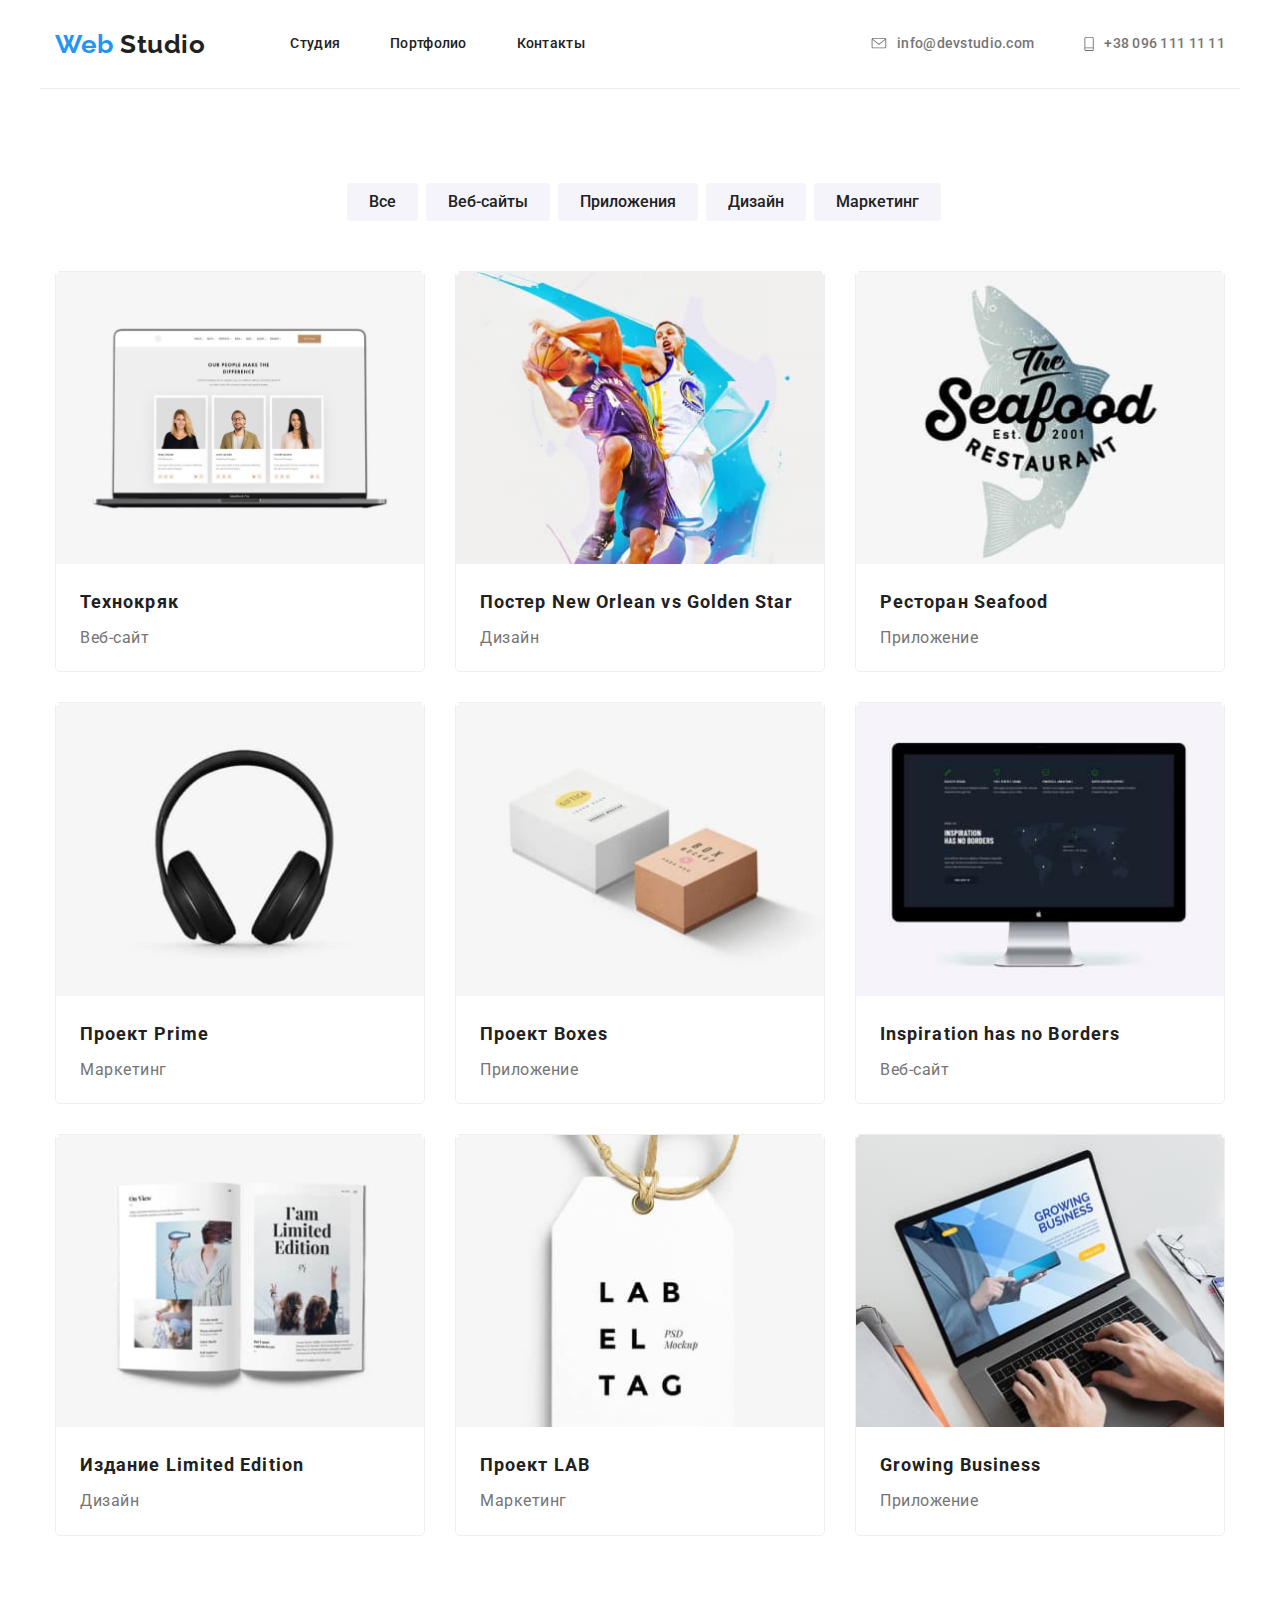
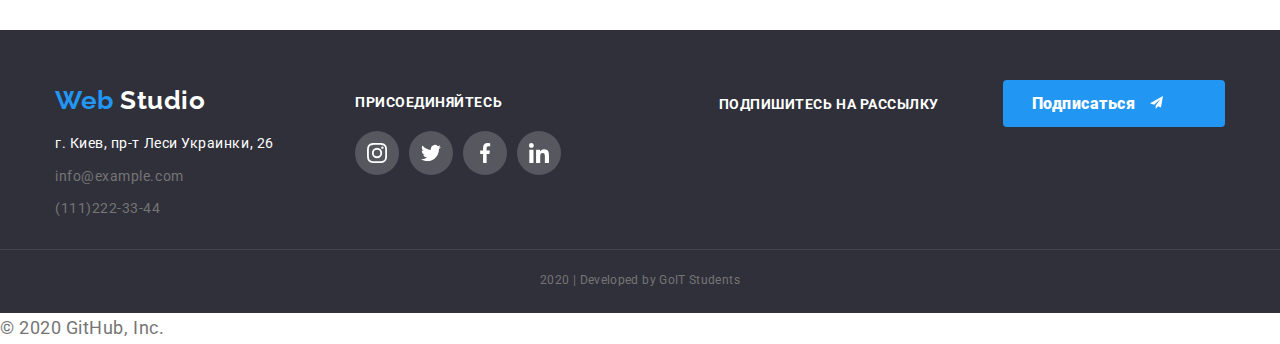
==== commit 614c0e25: "правки" ====
--- a/portfolio.html
+++ b/portfolio.html
@@ -29,22 +29,22 @@
                           <a href="" class="link">Контакты</a></li>
                   </ul>
               </nav> 
-                  <ul class=" contacts list">
-                     
-                      <li class="auth-nav">
-                        <svg class="logo-contacts" width="16" height="11">
-                          <use href="./images/symbol-defs(1).svg#envelope"></use>
-                        </svg>
-                        
-                        <a href="" class="link">info@devstudio.com</a></li>
-                         
-                      
-                      <li class="auth-nav">
-                        <svg class="logo-contacts" width="10" height="14">
-                          <use href="./images/symbol-defs(1).svg#phone"></use>
-                     </svg>
-                        <a href="" class="link">+38 096 111 11 11</a></li>
-                  </ul>
+              <ul class=" contacts list">
+               
+                <li class="auth-nav">
+                  <svg class="logo-contacts" width="16" height="11">
+                    <use href="./images/sprite.svg#envelope"></use>
+                  </svg>
+                  
+                  <a href="" class="link">info@devstudio.com</a></li>
+                   
+                
+                <li class="auth-nav">
+                  <svg class="logo-contacts" width="10" height="14">
+                    <use href="./images/sprite.svg#phone"></use>
+               </svg>
+                  <a href="" class="link">+38 096 111 11 11</a></li>
+            </ul>
               
           </div>
       
@@ -168,58 +168,58 @@
          </address> 
        </div>
        <div class="social-adress">
-            <b class="title-press">присоединяйтесь</b>
-            <ul class="social-list">
-              <li class="social">
-                <a href="">
-                  <svg class="logo" width="20" height="20">
+        <b class="title-press">присоединяйтесь</b>
+        <ul class="social-list">
+         <li class="social">
+                <a href="" class="social-link">
+                  <svg class="social-icon" width="20" height="20">
                     <use href="./images/sprite.svg#instagram"></use>
                   </svg>
                 </a>
               </li>  
              <li class="social">
-               <a href="">
-                <svg class="logo" width="20" height="20">
+               <a href="" class="social-link">
+                <svg class="social-icon" width="20" height="20">
                   <use href="./images/sprite.svg#twitter"></use>
                 </svg>
                </a>
              </li>
              <li class="social">
-               <a href="">
-                <svg class="logo" width="20" height="20">
+               <a href="" class="social-link">
+                <svg class="social-icon" width="20" height="20">
                   <use href="./images/sprite.svg#facebook"></use>
                 </svg>
                </a>
              </li>
-             <li class="social">
-                <a href="">
-                  <svg class="logo" width="20" height="20">
+             <li class="social" class="social-link">
+                <a href="" class="social-link">
+                  <svg class="social-icon" width="20" height="20">
                     <use href="./images/sprite.svg#linkedin"></use>
                   </svg>
                 </a>
              </li>
-         </ul>
-       </div>
-     
-    </div>
-   <div class="social-work">
-   <p class="title-press"> Подпишитесь на рассылку</p>
-    
+     </ul>
    </div>
-   <div class="press-button">
-    <a href="" class="button-footer">Подписаться
-      <span>
-        <svg class="logo-send" width="13" height="13">
-          <use href="./images/icon.send.svg#icon-send"></use>
-        </svg>
-    </span>
-    </a>
-   
-  <div class="copyright">
-    <p class="authors" lang="en">2020 | Developed by GoIT Students</p>
-  </div>
+ 
+</div>
+<div class="social-work">
+<b class="title-press"> Подпишитесь на рассылку</b>
+
+</div>
+<div class="press-button">
+<a href="" class="button-footer">Подписаться
+   <span>
+    <svg class="logo-send" width="13" height="13">
+      <use href="./images/icon.send.svg#icon-send"></use>
+    </svg>
+</span></a>
+</div>
+
+</div>
+<div class="copyright">
+<p class="authors" lang="en">2020 | Developed by GoIT Students</p>
+</div>
 </div>  
-    
       </footer>
        
 
--- a/css/styles.css
+++ b/css/styles.css
@@ -398,46 +398,43 @@
       align-content: center;
      
   }
- 
+ .team-link{
+     display: flex;
+     width: 100%;
+     height: 100%;
+     justify-content: center;
+     align-items: center;
+    background-color: var(--background-color);
+     color:#AFB1B8 ;
+     border-radius: 50%;
+ }
   /* Icon-logo */
  .icon-logo{ 
      width: 20;
      height: 20;
      padding: 0;
-     fill: #AFB1B8;
+     fill:currentColor;
  }
-  .icon-logo :hover,
-  .icon-logo :focus{
-    fill: var(--background-color);
-   
-  }
-
-  
-
  .list .team{
       display: flex;
       width: 44px;
       height: 44px;
-      justify-content: center;
-      align-items: center;
       margin-right: 10px;
       margin-left: 0; 
       background-color: var(--background-color);
       border-radius: 50%;
   }
 
-.team-icon :hover{
-    background-color: var(--accent-color);
-}
  .list .team:last-child{
      margin-right: 0;
  }
-  .container-link .team:hover,
-  .content-link .team :focus{
-     background-color: var(--accent-color);
-     
- }
- 
+  
+ .team-link:hover,
+ .team-link :focus{
+   color:var(--background-color);
+    background-color: var(--accent-color);
+    
+}
  .container-link{
       display: flex;
       align-content: center;
@@ -462,8 +459,11 @@
       text-align: center;
   
   }
-  
-  .list .brand{
+  .brands{
+    display: flex;
+    justify-content: space-between; 
+}
+   .brand{
       display: flex;
       border: 1px solid #AFB1B8;
       width: 170px;
@@ -471,30 +471,40 @@
       padding: 0;
       margin-top: 50px;
       border-radius: 4px;
-      
-  }
-  .list .brand{
+     
+  }
+
+  .brand{
       margin-right: 30px;
   
       width: calc((100% - 150px) /6)
   }
       
-  .list .brand:last-child{
+  .brand:last-child{
       margin-right: 0;
   }   
-  
-  .brand{
+
+  .brand-link{
       display: flex;
       justify-content: center;
+      width: 100%;
+      height: 100%;
+      text-align: center;
       align-items: center;
-      width: 170px; 
-  }
-  .brand .logo{
-      fill:#AFB1B8;
-  }
-  .brand .logo :hover,
-  .brand .logo :focus{
-      fill: var(--accent-color);
+      color:#AFB1B8 ; 
+      
+  }
+  .brand-icon{
+      fill:currentColor;
+  }
+  .brand-link :hover,
+  .brand-link :focus{
+      color: var(--accent-color);
+      
+  }
+    .brand-link:hover {
+    border:1px solid var(--accent-color);
+    
   }
   /* адресс */
   footer{
@@ -554,13 +564,29 @@
     background-color: rgba(255, 255, 255, 0.1);;
     border-radius: 50%;
 }
+.social-link{
+    display: flex;
+    width: 100%;
+    height: 100%;
+    justify-content: center;
+    align-items: center;
+    background: rgba(255, 255, 255, 0.1);
+    color:var(--background-color);
+    border-radius: 50%;
+}
+.social:hover,
+.social :focus{
+    background-color:var(--accent-color);
+    }
 
-.social .logo{
-    fill: var(--background-color);
+
+.social-icon{
+    width: 20px;
+    height: 20px;
+    padding: 0;
+    fill: currentColor;
 }
-.social-adress .social-list :hover{
-background-color:var(--accent-color);
-}
+
   .button-footer{
       display: inline-block;
       padding-top: 10px;
@@ -761,7 +787,9 @@
       border-radius: 5px;
       
    }   
-     
+ .list-card .card:hover{
+    box-shadow: 1px 4px 6px rgba(0, 0, 0, 0.16), 0px 4px 4px rgba(0, 0, 0, 0.06), 0px 1px 1px rgba(0, 0, 0, 0.12);
+ }
   .card:nth-child(3n){
       margin-right: 0;
   }
